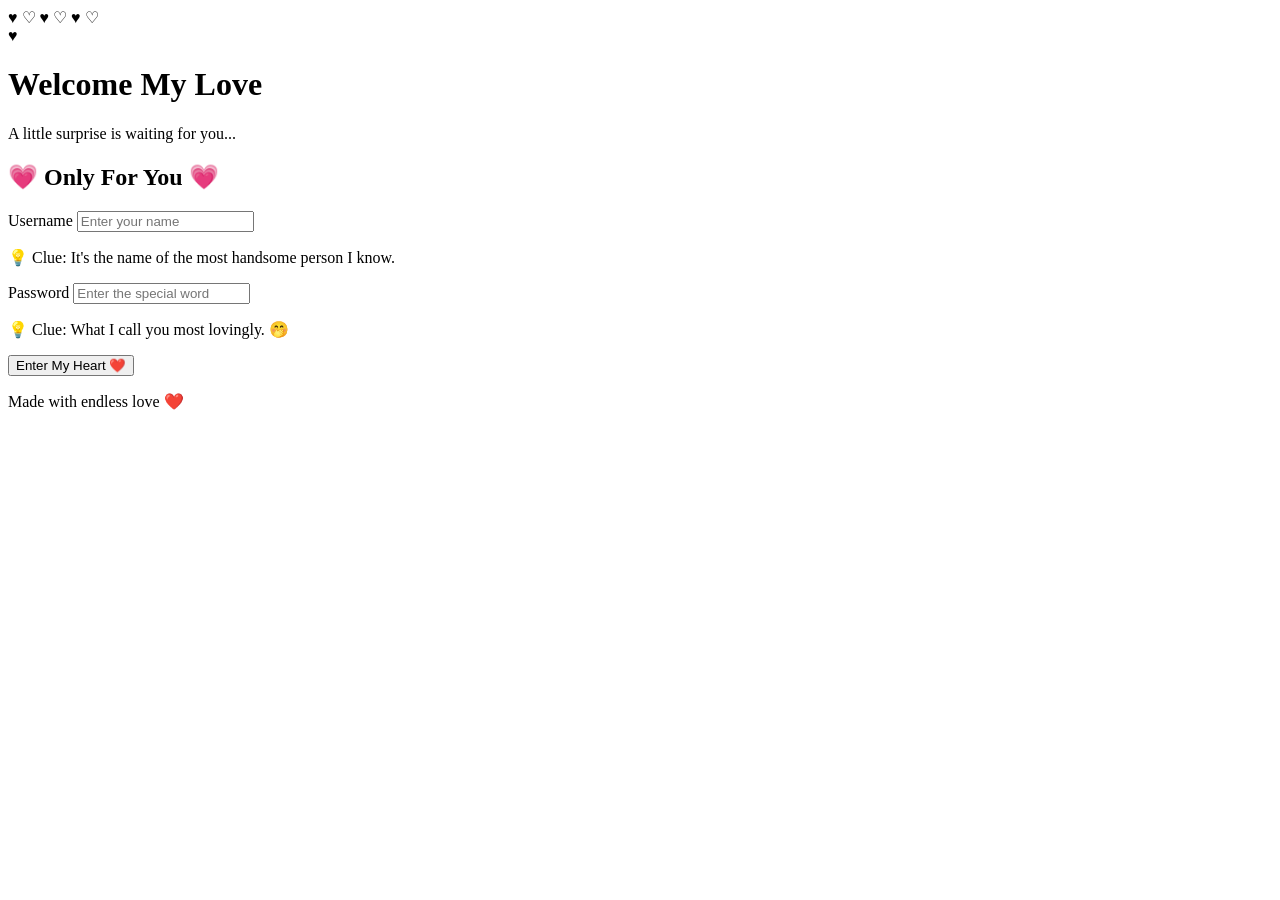
==== index.html @ 549d8782 "Add files via upload" ====
<!DOCTYPE html>
<html lang="en">
<head>
    <meta charset="UTF-8">
    <meta name="viewport" content="width=device-width, initial-scale=1.0">
    <title>For My Love ❤️</title>
    <link rel="stylesheet" href="css/style.css">
</head>

<body class="login-page">

    <div class="floating-hearts">
        <span>♥</span>
        <span>♡</span>
        <span>♥</span>
        <span>♡</span>
        <span>♥</span>
        <span>♡</span>
    </div>

    <main class="login-container">

        <div class="heart-icon" title="Click me for love ❤️">♥</div>

        <h1>Welcome My Love</h1>

        <p class="subtitle">
            A little surprise is waiting for you...
        </p>

        <div class="login-card">

            <h2>💗 Only For You 💗</h2>

            <form id="loginForm">

                <label for="username">Username</label>
                <input
                    type="text"
                    id="username"
                    placeholder="Enter your name"
                    autocomplete="username"
                    required
                >

                <p class="clue">
                    💡 Clue: It's the name of the most handsome person I know.
                </p>

                <label for="password">Password</label>
                <input
                    type="password"
                    id="password"
                    placeholder="Enter the special word"
                    autocomplete="current-password"
                    required
                >

                <p class="clue">
                    💡 Clue: What I call you most lovingly. 🤭
                </p>

                <button type="submit" class="pink-button">
                    Enter My Heart ❤️
                </button>

                <p id="loginMessage" class="error-message"></p>

            </form>

        </div>

        <p class="bottom-text">
            Made with endless love ❤️
        </p>

    </main>

    <script src="js/script.js"></script>

</body>
</html>
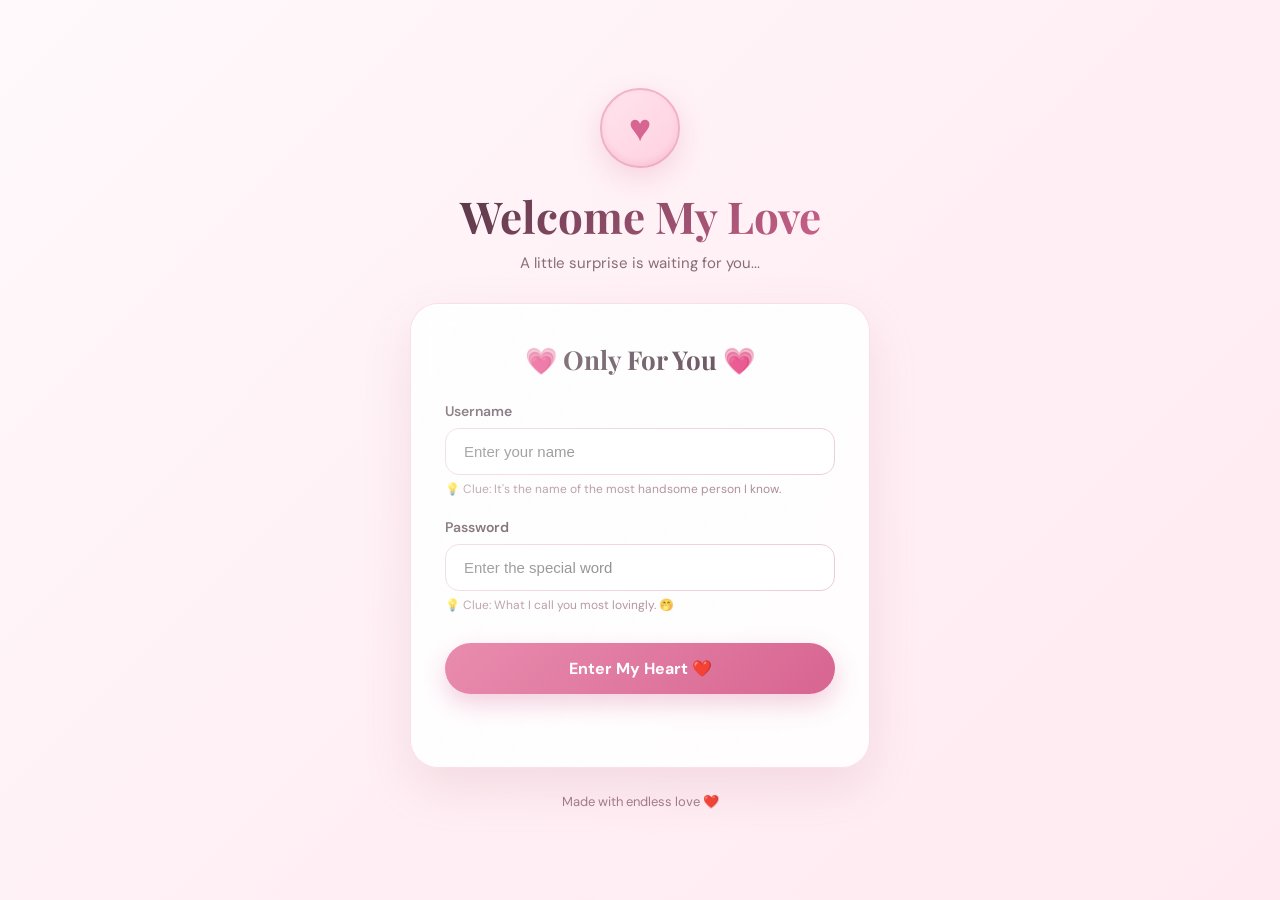
==== commit d9118486: "Update index.html" ====
--- a/index.html
+++ b/index.html
@@ -4,7 +4,7 @@
     <meta charset="UTF-8">
     <meta name="viewport" content="width=device-width, initial-scale=1.0">
     <title>For My Love ❤️</title>
-    <link rel="stylesheet" href="css/style.css">
+    <link rel="stylesheet" href="style.css">
 </head>
 
 <body class="login-page">
--- a/style.css
+++ b/style.css
@@ -0,0 +1,1659 @@
+@import url('https://fonts.googleapis.com/css2?family=Caveat:wght@600;700&family=DM+Sans:ital,wght@0,400;0,500;0,600;0,700;1,400&family=Playfair+Display:ital,wght@0,500;0,600;0,700;1,600&display=swap');
+
+* {
+    margin: 0;
+    padding: 0;
+    box-sizing: border-box;
+}
+
+:root {
+    --pink: #e98cae;
+    --dark-pink: #d76591;
+    --deep-rose: #b83d6a;
+    --light-pink: #fff0f5;
+    --soft-pink: #ffe4ed;
+    --very-light: #fff9fb;
+    --gold: #d4af37;
+    --gold-light: #fef4cf;
+    --text: #4a3440;
+    --muted: #876d78;
+    --white: #ffffff;
+    --card-shadow: 0 15px 45px rgba(180, 90, 120, 0.12);
+    --card-hover-shadow: 0 25px 60px rgba(180, 90, 120, 0.22);
+}
+
+html {
+    scroll-behavior: smooth;
+}
+
+body {
+    min-height: 100vh;
+    background: linear-gradient(135deg, #fff9fb 0%, #fff0f5 50%, #ffeaf1 100%);
+    color: var(--text);
+    font-family: "DM Sans", sans-serif;
+    overflow-x: hidden;
+    position: relative;
+}
+
+h1, h2, h3 {
+    font-family: "Playfair Display", serif;
+}
+
+button {
+    font-family: inherit;
+    user-select: none;
+    -webkit-tap-highlight-color: transparent;
+}
+
+/* ============================================================
+   AMBIENT CANVAS & BACKGROUND PARTICLES
+============================================================ */
+
+.ambient-canvas {
+    position: fixed;
+    top: 0;
+    left: 0;
+    width: 100vw;
+    height: 100vh;
+    pointer-events: none;
+    z-index: 0;
+}
+
+/* Fallback / Extra floating hearts */
+.floating-hearts {
+    position: fixed;
+    top: 0;
+    left: 0;
+    width: 100%;
+    height: 100%;
+    pointer-events: none;
+    z-index: 0;
+    overflow: hidden;
+}
+
+.floating-hearts span {
+    position: fixed;
+    bottom: -30px;
+    color: #f1a8c1;
+    font-size: 25px;
+    opacity: 0.35;
+    animation: floatHeart 12s cubic-bezier(0.4, 0, 0.2, 1) infinite;
+    z-index: 0;
+    filter: drop-shadow(0 2px 5px rgba(215, 101, 145, 0.2));
+}
+
+.floating-hearts span:nth-child(1) { left: 8%; animation-delay: 0s; font-size: 28px; }
+.floating-hearts span:nth-child(2) { left: 24%; animation-delay: 2.5s; font-size: 22px; }
+.floating-hearts span:nth-child(3) { left: 45%; animation-delay: 5s; font-size: 32px; }
+.floating-hearts span:nth-child(4) { left: 63%; animation-delay: 1.2s; font-size: 20px; }
+.floating-hearts span:nth-child(5) { left: 79%; animation-delay: 3.8s; font-size: 26px; }
+.floating-hearts span:nth-child(6) { left: 91%; animation-delay: 6s; font-size: 24px; }
+
+@keyframes floatHeart {
+    0% {
+        transform: translateY(0) rotate(0deg) scale(0.8);
+        opacity: 0;
+    }
+    15% {
+        opacity: 0.45;
+    }
+    50% {
+        transform: translateY(-55vh) rotate(180deg) scale(1.1);
+        opacity: 0.35;
+    }
+    85% {
+        opacity: 0.25;
+    }
+    100% {
+        transform: translateY(-115vh) rotate(360deg) scale(0.9);
+        opacity: 0;
+    }
+}
+
+/* Mouse Sparkle Trail Particle */
+.cursor-sparkle {
+    position: fixed;
+    pointer-events: none;
+    z-index: 99999;
+    border-radius: 50%;
+    transform: translate(-50%, -50%);
+    animation: sparkleFade 0.75s ease-out forwards;
+}
+
+@keyframes sparkleFade {
+    0% {
+        transform: translate(-50%, -50%) scale(1) rotate(0deg);
+        opacity: 1;
+    }
+    100% {
+        transform: translate(-50%, -80%) scale(0.2) rotate(180deg);
+        opacity: 0;
+    }
+}
+
+/* ============================================================
+   TOP SOUND & MUSIC CONTROLLER PILL
+============================================================ */
+
+.sound-toggle-pill {
+    position: fixed;
+    top: 18px;
+    right: 18px;
+    z-index: 1000;
+    display: inline-flex;
+    align-items: center;
+    gap: 8px;
+    padding: 8px 16px;
+    background: rgba(255, 255, 255, 0.85);
+    backdrop-filter: blur(12px);
+    -webkit-backdrop-filter: blur(12px);
+    border: 1px solid rgba(233, 140, 174, 0.4);
+    border-radius: 50px;
+    box-shadow: 0 4px 15px rgba(215, 101, 145, 0.15);
+    font-size: 13px;
+    font-weight: 600;
+    color: var(--dark-pink);
+    cursor: pointer;
+    transition: all 0.3s cubic-bezier(0.175, 0.885, 0.32, 1.275);
+}
+
+.sound-toggle-pill:hover {
+    transform: scale(1.06) translateY(-2px);
+    box-shadow: 0 6px 20px rgba(215, 101, 145, 0.25);
+    background: #ffffff;
+}
+
+.sound-toggle-pill:active {
+    transform: scale(0.96);
+}
+
+.sound-toggle-pill .sound-wave-icon {
+    display: inline-flex;
+    gap: 2px;
+    align-items: center;
+    height: 14px;
+}
+
+.sound-wave-icon span {
+    width: 2.5px;
+    height: 6px;
+    background: var(--dark-pink);
+    border-radius: 2px;
+    transition: height 0.2s ease;
+}
+
+.sound-toggle-pill.playing .sound-wave-icon span:nth-child(1) {
+    animation: eqBounce 0.7s ease infinite alternate;
+}
+.sound-toggle-pill.playing .sound-wave-icon span:nth-child(2) {
+    animation: eqBounce 0.5s ease infinite alternate 0.2s;
+}
+.sound-toggle-pill.playing .sound-wave-icon span:nth-child(3) {
+    animation: eqBounce 0.8s ease infinite alternate 0.4s;
+}
+
+.sound-toggle-pill.waiting-gesture {
+    animation: gentlePillPulse 2.2s infinite ease-in-out;
+    border-color: var(--dark-pink);
+    background: #ffffff;
+    box-shadow: 0 4px 20px rgba(215, 101, 145, 0.35);
+}
+
+@keyframes gentlePillPulse {
+    0%, 100% {
+        transform: scale(1);
+    }
+    50% {
+        transform: scale(1.06);
+        box-shadow: 0 6px 25px rgba(215, 101, 145, 0.45);
+    }
+}
+
+@keyframes eqBounce {
+    0% { height: 4px; }
+    100% { height: 14px; }
+}
+
+/* ============================================================
+   LOGIN PAGE
+============================================================ */
+
+.login-page {
+    display: flex;
+    align-items: center;
+    justify-content: center;
+    min-height: 100vh;
+    padding: 25px;
+    position: relative;
+}
+
+.login-container {
+    width: 100%;
+    max-width: 460px;
+    text-align: center;
+    position: relative;
+    z-index: 2;
+    animation: pageEntrance 0.9s cubic-bezier(0.16, 1, 0.3, 1) forwards;
+}
+
+@keyframes pageEntrance {
+    0% {
+        opacity: 0;
+        transform: translateY(30px) scale(0.96);
+    }
+    100% {
+        opacity: 1;
+        transform: translateY(0) scale(1);
+    }
+}
+
+.heart-icon {
+    width: 76px;
+    height: 76px;
+    background: linear-gradient(135deg, #ffe4ed, #ffd1e0);
+    color: var(--dark-pink);
+    border-radius: 50%;
+    display: flex;
+    align-items: center;
+    justify-content: center;
+    margin: 0 auto 20px;
+    font-size: 38px;
+    box-shadow: 0 10px 30px rgba(215, 101, 145, 0.25), inset 0 -3px 6px rgba(215, 101, 145, 0.15);
+    animation: heartBeat 2s infinite ease-in-out;
+    position: relative;
+    cursor: pointer;
+    transition: transform 0.25s ease;
+}
+
+.heart-icon::after {
+    content: "";
+    position: absolute;
+    width: 100%;
+    height: 100%;
+    border-radius: 50%;
+    border: 2px solid var(--pink);
+    opacity: 0.6;
+    animation: pulseRing 2s cubic-bezier(0.215, 0.61, 0.355, 1) infinite;
+}
+
+@keyframes heartBeat {
+    0%, 100% {
+        transform: scale(1);
+    }
+    14% {
+        transform: scale(1.15);
+    }
+    28% {
+        transform: scale(1);
+    }
+    42% {
+        transform: scale(1.1);
+    }
+    70% {
+        transform: scale(1);
+    }
+}
+
+@keyframes pulseRing {
+    0% {
+        transform: scale(0.95);
+        opacity: 0.8;
+    }
+    100% {
+        transform: scale(1.6);
+        opacity: 0;
+    }
+}
+
+.login-container h1 {
+    font-size: clamp(34px, 6vw, 44px);
+    margin-bottom: 8px;
+    background: linear-gradient(135deg, #4a3440, #d76591);
+    -webkit-background-clip: text;
+    -webkit-text-fill-color: transparent;
+}
+
+.subtitle {
+    color: var(--muted);
+    margin-bottom: 30px;
+    font-size: 15px;
+}
+
+.login-card {
+    background: rgba(255, 255, 255, 0.88);
+    backdrop-filter: blur(14px);
+    -webkit-backdrop-filter: blur(14px);
+    padding: 38px 34px;
+    border-radius: 28px;
+    box-shadow: 0 20px 50px rgba(180, 90, 120, 0.14), 0 1px 2px rgba(255, 255, 255, 0.8) inset;
+    text-align: left;
+    border: 1px solid rgba(249, 220, 231, 0.9);
+    transition: transform 0.3s ease, box-shadow 0.3s ease;
+    position: relative;
+    overflow: hidden;
+}
+
+.login-card::before {
+    content: "";
+    position: absolute;
+    top: 0;
+    left: -100%;
+    width: 200%;
+    height: 100%;
+    background: linear-gradient(
+        90deg,
+        transparent,
+        rgba(255, 255, 255, 0.4),
+        transparent
+    );
+    transform: skewX(-20deg);
+    animation: shimmerGlance 6s infinite ease-in-out;
+    pointer-events: none;
+}
+
+@keyframes shimmerGlance {
+    0%, 70% {
+        left: -100%;
+    }
+    100% {
+        left: 200%;
+    }
+}
+
+.login-card h2 {
+    text-align: center;
+    margin-bottom: 25px;
+    font-size: 26px;
+    color: var(--text);
+}
+
+.login-card label {
+    display: block;
+    font-weight: 600;
+    margin-bottom: 8px;
+    font-size: 14px;
+    color: var(--text);
+}
+
+.login-card input {
+    width: 100%;
+    padding: 14px 18px;
+    border-radius: 14px;
+    border: 1.5px solid #edcbd7;
+    outline: none;
+    font-size: 15px;
+    margin-bottom: 6px;
+    color: var(--text);
+    background: #ffffff;
+    transition: all 0.25s ease;
+}
+
+.login-card input:focus {
+    border-color: var(--pink);
+    box-shadow: 0 0 0 4px rgba(233, 140, 174, 0.2);
+    transform: translateY(-1px);
+}
+
+.login-card.shake {
+    animation: cardShake 0.55s cubic-bezier(0.36, 0.07, 0.19, 0.97) both;
+}
+
+@keyframes cardShake {
+    10%, 90% { transform: translate3d(-2px, 0, 0) rotate(-0.5deg); }
+    20%, 80% { transform: translate3d(4px, 0, 0) rotate(0.8deg); }
+    30%, 50%, 70% { transform: translate3d(-6px, 0, 0) rotate(-1deg); }
+    40%, 60% { transform: translate3d(6px, 0, 0) rotate(1deg); }
+}
+
+.clue {
+    color: #a17d8a;
+    font-size: 12px;
+    margin-bottom: 20px;
+    display: flex;
+    align-items: center;
+    gap: 6px;
+    line-height: 1.4;
+    transition: color 0.2s ease;
+}
+
+.pink-button {
+    border: none;
+    background: linear-gradient(135deg, #e98cae 0%, #d76591 100%);
+    color: white;
+    padding: 15px 30px;
+    border-radius: 50px;
+    font-size: 16px;
+    font-weight: 700;
+    cursor: pointer;
+    transition: all 0.3s cubic-bezier(0.175, 0.885, 0.32, 1.275);
+    box-shadow: 0 10px 24px rgba(215, 101, 145, 0.3);
+    position: relative;
+    overflow: hidden;
+    display: inline-flex;
+    align-items: center;
+    justify-content: center;
+    gap: 8px;
+}
+
+.pink-button::before {
+    content: "";
+    position: absolute;
+    top: 0;
+    left: 0;
+    width: 100%;
+    height: 100%;
+    background: linear-gradient(rgba(255, 255, 255, 0.2), transparent);
+    opacity: 0;
+    transition: opacity 0.2s ease;
+}
+
+.pink-button:hover {
+    transform: translateY(-3px) scale(1.02);
+    box-shadow: 0 14px 30px rgba(215, 101, 145, 0.4);
+}
+
+.pink-button:hover::before {
+    opacity: 1;
+}
+
+.pink-button:active {
+    transform: translateY(1px) scale(0.98);
+}
+
+.login-card .pink-button {
+    width: 100%;
+    margin-top: 10px;
+}
+
+.error-message {
+    text-align: center;
+    color: #d76591;
+    font-size: 14px;
+    margin-top: 15px;
+    min-height: 20px;
+    font-weight: 500;
+    transition: all 0.3s ease;
+}
+
+.bottom-text {
+    margin-top: 25px;
+    color: #a17d8a;
+    font-size: 13px;
+    display: flex;
+    align-items: center;
+    justify-content: center;
+    gap: 6px;
+}
+
+/* ============================================================
+   COMMON PAGE CONTAINERS & HERO
+============================================================ */
+
+.birthday-container,
+.proposal-container {
+    width: 100%;
+    max-width: 860px;
+    margin: auto;
+    padding: 70px 20px 90px;
+    position: relative;
+    z-index: 1;
+}
+
+.hero-section,
+.proposal-hero {
+    text-align: center;
+    margin-bottom: 50px;
+    animation: fadeSlideDown 1s cubic-bezier(0.16, 1, 0.3, 1) forwards;
+}
+
+@keyframes fadeSlideDown {
+    0% {
+        opacity: 0;
+        transform: translateY(-25px);
+    }
+    100% {
+        opacity: 1;
+        transform: translateY(0);
+    }
+}
+
+.small-label {
+    display: inline-block;
+    color: var(--dark-pink);
+    letter-spacing: 3px;
+    font-size: 12px;
+    font-weight: 700;
+    margin-bottom: 16px;
+    padding: 6px 16px;
+    background: rgba(255, 228, 237, 0.7);
+    border-radius: 50px;
+    box-shadow: 0 2px 10px rgba(215, 101, 145, 0.1);
+    animation: softPulse 3s infinite ease-in-out;
+}
+
+@keyframes softPulse {
+    0%, 100% { transform: scale(1); }
+    50% { transform: scale(1.04); }
+}
+
+.hero-section h1,
+.proposal-hero h1 {
+    font-size: clamp(38px, 6.5vw, 64px);
+    line-height: 1.18;
+    margin-bottom: 20px;
+    color: var(--text);
+}
+
+.hero-section h1 span,
+.proposal-hero h1 span {
+    color: var(--dark-pink);
+    position: relative;
+    display: inline-block;
+}
+
+.hero-section h1 span::after {
+    content: "";
+    position: absolute;
+    bottom: 2px;
+    left: 0;
+    width: 100%;
+    height: 8px;
+    background: rgba(233, 140, 174, 0.35);
+    border-radius: 4px;
+    z-index: -1;
+    transform: rotate(-1deg);
+}
+
+.hero-section p,
+.proposal-hero p {
+    max-width: 620px;
+    margin: auto;
+    color: var(--muted);
+    line-height: 1.85;
+    font-size: 17px;
+}
+
+/* ============================================================
+   CARDS & SCROLL REVEAL
+============================================================ */
+
+.photo-card,
+.message-card,
+.love-card,
+.music-card,
+.quote-card,
+.proposal-card,
+.verse-card,
+.cake-card {
+    background: rgba(255, 255, 255, 0.92);
+    backdrop-filter: blur(16px);
+    -webkit-backdrop-filter: blur(16px);
+    border: 1px solid rgba(248, 220, 230, 0.9);
+    border-radius: 28px;
+    padding: 40px;
+    margin-bottom: 32px;
+    box-shadow: var(--card-shadow);
+    transition: transform 0.4s cubic-bezier(0.16, 1, 0.3, 1), box-shadow 0.4s ease;
+    position: relative;
+}
+
+.photo-card:hover,
+.message-card:hover,
+.love-card:hover,
+.music-card:hover,
+.quote-card:hover,
+.proposal-card:hover,
+.verse-card:hover,
+.cake-card:hover {
+    transform: translateY(-5px);
+    box-shadow: var(--card-hover-shadow);
+}
+
+/* Scroll reveal trigger classes */
+.reveal-on-scroll {
+    opacity: 0;
+    transform: translateY(35px);
+    transition: opacity 0.85s cubic-bezier(0.16, 1, 0.3, 1), transform 0.85s cubic-bezier(0.16, 1, 0.3, 1);
+}
+
+.reveal-on-scroll.is-revealed {
+    opacity: 1;
+    transform: translateY(0);
+}
+
+.section-title {
+    text-align: center;
+    font-family: "Playfair Display", serif;
+    font-size: 26px;
+    margin-bottom: 25px;
+    color: var(--text);
+}
+
+/* ============================================================
+   POLAROID PHOTO FRAME WITH 3D TILT
+============================================================ */
+
+.photo-frame-wrapper {
+    perspective: 1000px;
+    display: flex;
+    justify-content: center;
+    margin: 15px auto 20px;
+}
+
+.photo-frame {
+    width: 290px;
+    height: 360px;
+    border-radius: 20px;
+    overflow: hidden;
+    background: var(--soft-pink);
+    border: 10px solid #ffffff;
+    box-shadow: 0 15px 35px rgba(180, 90, 120, 0.22);
+    position: relative;
+    transition: transform 0.3s ease, box-shadow 0.3s ease;
+    transform-style: preserve-3d;
+    cursor: pointer;
+}
+
+.photo-frame::before {
+    content: "📌";
+    position: absolute;
+    top: -18px;
+    left: 50%;
+    transform: translateX(-50%);
+    font-size: 24px;
+    z-index: 10;
+    filter: drop-shadow(0 4px 6px rgba(0,0,0,0.25));
+}
+
+.photo-frame img {
+    width: 100%;
+    height: 100%;
+    object-fit: cover;
+    display: block;
+    transition: transform 0.5s ease;
+}
+
+.photo-frame:hover img {
+    transform: scale(1.05);
+}
+
+/* Elegant Fallback for 0-byte or broken nelson.jpg */
+.photo-fallback {
+    width: 100%;
+    height: 100%;
+    display: flex;
+    flex-direction: column;
+    align-items: center;
+    justify-content: center;
+    background: linear-gradient(135deg, #ffe4ed, #fff0f5);
+    padding: 25px;
+    text-align: center;
+    color: var(--dark-pink);
+}
+
+.photo-fallback-icon {
+    font-size: 55px;
+    margin-bottom: 12px;
+    animation: heartBeat 2.2s infinite ease-in-out;
+}
+
+.photo-fallback-title {
+    font-family: "Playfair Display", serif;
+    font-size: 20px;
+    font-weight: 700;
+    margin-bottom: 6px;
+    color: var(--text);
+}
+
+.photo-fallback-hint {
+    font-size: 12px;
+    color: var(--muted);
+    line-height: 1.5;
+}
+
+.photo-note,
+.music-note {
+    text-align: center;
+    color: var(--muted);
+    font-size: 13px;
+    margin-top: 15px;
+}
+
+.bible-verse-box {
+    margin-top: 20px;
+    padding: 16px 20px;
+    background: linear-gradient(135deg, #fff0f5, #fce4ec);
+    border-left: 4px solid var(--primary);
+    border-radius: 12px;
+    text-align: center;
+}
+
+.bible-verse-text {
+    font-size: 15px;
+    color: #5a3a4a;
+    font-style: italic;
+    line-height: 1.7;
+    margin: 0 0 8px;
+}
+
+.bible-verse-ref {
+    font-size: 13px;
+    font-weight: 700;
+    color: var(--primary);
+    margin: 0;
+}
+
+/* ============================================================
+   INTERACTIVE BIRTHDAY CAKE & CANDLE WIDGET
+============================================================ */
+
+.cake-section {
+    text-align: center;
+    display: flex;
+    flex-direction: column;
+    align-items: center;
+}
+
+.cake-display-container {
+    display: flex;
+    flex-direction: column;
+    align-items: center;
+    justify-content: center;
+    width: 100%;
+    margin: 20px auto;
+    position: relative;
+}
+
+.interactive-cake {
+    position: relative;
+    width: 160px;
+    height: 140px;
+    margin: 30px auto 10px;
+    cursor: pointer;
+    transform: scale(1);
+    transition: transform 0.25s cubic-bezier(0.175, 0.885, 0.32, 1.275);
+}
+
+.interactive-cake:hover {
+    transform: scale(1.06);
+}
+
+/* Candle on top of cake */
+.cake-candle {
+    position: absolute;
+    top: -24px;
+    left: 50%;
+    transform: translateX(-50%);
+    width: 10px;
+    height: 30px;
+    background: linear-gradient(180deg, #ff9eba 0%, #ffffff 50%, #e98cae 100%);
+    border-radius: 4px;
+    z-index: 5;
+    box-shadow: 0 2px 5px rgba(0,0,0,0.1);
+}
+
+/* Animated Candle Flame */
+.cake-flame {
+    position: absolute;
+    top: -18px;
+    left: 50%;
+    transform: translateX(-50%);
+    width: 14px;
+    height: 22px;
+    background: radial-gradient(ellipse at bottom, #fff 0%, #ffe45c 40%, #ff5722 80%, transparent 100%);
+    border-radius: 50% 50% 35% 35%;
+    box-shadow: 0 0 15px #ffb300, 0 0 25px rgba(255, 87, 34, 0.5);
+    animation: flameFlicker 0.9s infinite alternate ease-in-out;
+    transform-origin: bottom center;
+    transition: opacity 0.3s ease, transform 0.3s ease;
+}
+
+@keyframes flameFlicker {
+    0% {
+        transform: translateX(-50%) rotate(-3deg) scaleY(1);
+        filter: drop-shadow(0 0 6px rgba(255, 179, 0, 0.8));
+    }
+    50% {
+        transform: translateX(-50%) rotate(2deg) scaleY(1.08);
+    }
+    100% {
+        transform: translateX(-50%) rotate(-1deg) scaleY(0.94);
+        filter: drop-shadow(0 0 12px rgba(255, 179, 0, 1));
+    }
+}
+
+/* When candle is blown out */
+.cake-flame.extinguished {
+    opacity: 0;
+    transform: translateX(-50%) scale(0.1) translateY(-10px);
+    pointer-events: none;
+}
+
+/* Smoke puff */
+.cake-smoke {
+    position: absolute;
+    top: -24px;
+    left: 50%;
+    transform: translateX(-50%);
+    width: 10px;
+    height: 10px;
+    background: rgba(180, 180, 180, 0.6);
+    border-radius: 50%;
+    opacity: 0;
+    pointer-events: none;
+}
+
+.cake-flame.extinguished + .cake-smoke {
+    animation: smokePuff 1.2s ease-out forwards;
+}
+
+@keyframes smokePuff {
+    0% {
+        opacity: 0.8;
+        transform: translateX(-50%) scale(0.6) translateY(0);
+        filter: blur(1px);
+    }
+    100% {
+        opacity: 0;
+        transform: translateX(-35%) scale(3.5) translateY(-35px);
+        filter: blur(6px);
+    }
+}
+
+/* Cake Tiers */
+.cake-tier-top {
+    position: absolute;
+    top: 6px;
+    left: 50%;
+    transform: translateX(-50%);
+    width: 90px;
+    height: 40px;
+    background: linear-gradient(180deg, #ffbccc 0%, #f79cb6 100%);
+    border-radius: 12px 12px 6px 6px;
+    box-shadow: inset 0 -4px 0 rgba(0,0,0,0.06);
+}
+
+.cake-frosting {
+    position: absolute;
+    top: 0;
+    left: 0;
+    width: 100%;
+    height: 14px;
+    background: #ffffff;
+    border-radius: 12px 12px 10px 10px;
+    box-shadow: 0 3px 0 rgba(233, 140, 174, 0.25);
+}
+
+.cake-tier-bottom {
+    position: absolute;
+    top: 44px;
+    left: 50%;
+    transform: translateX(-50%);
+    width: 140px;
+    height: 55px;
+    background: linear-gradient(180deg, #f79cb6 0%, #e98cae 100%);
+    border-radius: 14px 14px 8px 8px;
+    box-shadow: inset 0 -6px 0 rgba(0,0,0,0.06);
+}
+
+.cake-tier-bottom .cake-frosting {
+    height: 16px;
+    border-radius: 14px 14px 12px 12px;
+}
+
+.cake-plate {
+    position: absolute;
+    bottom: 25px;
+    left: 50%;
+    transform: translateX(-50%);
+    width: 168px;
+    height: 12px;
+    background: linear-gradient(180deg, #ffffff 0%, #e0d0d8 100%);
+    border-radius: 20px;
+    box-shadow: 0 6px 14px rgba(180, 90, 120, 0.2);
+}
+
+.wish-badge {
+    margin-top: 15px;
+    padding: 12px 24px;
+    background: linear-gradient(135deg, #fff0f5, #ffe4ed);
+    border: 1px dashed var(--pink);
+    border-radius: 50px;
+    display: inline-flex;
+    align-items: center;
+    gap: 8px;
+    font-size: 14px;
+    font-weight: 600;
+    color: var(--dark-pink);
+    opacity: 0;
+    transform: translateY(10px) scale(0.95);
+    transition: all 0.5s cubic-bezier(0.175, 0.885, 0.32, 1.275);
+}
+
+.wish-badge.show {
+    opacity: 1;
+    transform: translateY(0) scale(1);
+    box-shadow: 0 8px 20px rgba(215, 101, 145, 0.2);
+}
+
+/* ============================================================
+   MESSAGE & LOVE CARDS
+============================================================ */
+
+.card-icon,
+.music-icon {
+    width: 58px;
+    height: 58px;
+    display: flex;
+    align-items: center;
+    justify-content: center;
+    background: linear-gradient(135deg, var(--soft-pink), #ffd1e0);
+    border-radius: 50%;
+    margin-bottom: 22px;
+    font-size: 26px;
+    box-shadow: 0 8px 20px rgba(215, 101, 145, 0.16);
+    transition: transform 0.3s ease;
+}
+
+.photo-card:hover .card-icon,
+.message-card:hover .card-icon,
+.love-card:hover .card-icon,
+.music-card:hover .music-icon {
+    transform: rotate(10deg) scale(1.1);
+}
+
+.message-card h2,
+.love-card h2,
+.music-card h2,
+.cake-card h2 {
+    font-size: clamp(24px, 4vw, 32px);
+    margin-bottom: 20px;
+    color: var(--text);
+}
+
+.message-card p,
+.love-card p,
+.proposal-card p {
+    color: var(--muted);
+    line-height: 1.9;
+    margin-bottom: 16px;
+    font-size: 16px;
+}
+
+.highlight-text {
+    color: var(--dark-pink) !important;
+    font-family: "Playfair Display", serif;
+    font-size: clamp(22px, 3.5vw, 26px);
+    text-align: center;
+    margin-top: 28px;
+    position: relative;
+    padding: 16px 20px;
+    background: rgba(255, 240, 245, 0.7);
+    border-radius: 16px;
+    border-left: 4px solid var(--dark-pink);
+    animation: highlightGlow 3s infinite alternate;
+}
+
+@keyframes highlightGlow {
+    0% {
+        box-shadow: 0 4px 15px rgba(215, 101, 145, 0.08);
+    }
+    100% {
+        box-shadow: 0 8px 25px rgba(215, 101, 145, 0.22);
+    }
+}
+
+/* ============================================================
+   MUSIC CARD & ROMANTIC SYNTHESIZER
+============================================================ */
+
+.music-card {
+    text-align: center;
+}
+
+.music-card .music-icon {
+    margin-left: auto;
+    margin-right: auto;
+}
+
+.music-visualizer {
+    display: flex;
+    justify-content: center;
+    align-items: flex-end;
+    gap: 4px;
+    height: 35px;
+    margin: 15px auto;
+}
+
+.music-bar {
+    width: 4px;
+    height: 6px;
+    background: linear-gradient(180deg, var(--dark-pink), var(--pink));
+    border-radius: 4px;
+    transition: height 0.15s ease;
+}
+
+.music-card.playing .music-bar:nth-child(odd) {
+    animation: barDance 0.6s ease infinite alternate;
+}
+.music-card.playing .music-bar:nth-child(even) {
+    animation: barDance 0.8s ease infinite alternate 0.2s;
+}
+
+@keyframes barDance {
+    0% { height: 6px; }
+    100% { height: 32px; }
+}
+
+.music-card audio {
+    width: 100%;
+    max-width: 480px;
+    margin-top: 15px;
+    outline: none;
+    border-radius: 30px;
+}
+
+/* Romantic Melody Player Button (works even if mp3 is 0 bytes) */
+.melody-play-button {
+    margin-top: 15px;
+    background: linear-gradient(135deg, #ffd1e0, #ffb8cf);
+    color: var(--deep-rose);
+    border: none;
+    padding: 12px 24px;
+    border-radius: 50px;
+    font-size: 14px;
+    font-weight: 700;
+    cursor: pointer;
+    box-shadow: 0 6px 18px rgba(215, 101, 145, 0.2);
+    transition: all 0.25s ease;
+    display: inline-flex;
+    align-items: center;
+    gap: 8px;
+}
+
+.melody-play-button:hover {
+    transform: translateY(-2px) scale(1.03);
+    background: linear-gradient(135deg, #ffb8cf, #f19eb8);
+    box-shadow: 0 8px 24px rgba(215, 101, 145, 0.3);
+}
+
+/* ============================================================
+   SURPRISE SECTION (ON BIRTHDAY PAGE)
+============================================================ */
+
+.surprise-section {
+    text-align: center;
+    padding: 60px 20px;
+}
+
+.sparkle {
+    font-size: 40px;
+    margin-bottom: 12px;
+    display: inline-block;
+    animation: sparkleSpin 4s infinite ease-in-out;
+}
+
+@keyframes sparkleSpin {
+    0% { transform: scale(0.9) rotate(0deg); }
+    50% { transform: scale(1.2) rotate(15deg); }
+    100% { transform: scale(0.9) rotate(0deg); }
+}
+
+.surprise-section h2 {
+    font-size: clamp(28px, 4.5vw, 38px);
+    margin-bottom: 12px;
+}
+
+.surprise-section p {
+    color: var(--muted);
+    margin-bottom: 28px;
+    font-size: 17px;
+}
+
+.big-button {
+    padding: 18px 38px;
+    font-size: 17px;
+    letter-spacing: 0.5px;
+}
+
+/* ============================================================
+   SURPRISE PAGE & RUNAWAY NO BUTTON
+============================================================ */
+
+.surprise-container {
+    min-height: 100vh;
+    display: flex;
+    align-items: center;
+    justify-content: center;
+    padding: 40px 20px;
+    position: relative;
+    z-index: 2;
+}
+
+.surprise-card {
+    background: rgba(255, 255, 255, 0.94);
+    backdrop-filter: blur(16px);
+    -webkit-backdrop-filter: blur(16px);
+    width: 100%;
+    max-width: 680px;
+    text-align: center;
+    padding: 50px 35px;
+    border-radius: 34px;
+    box-shadow: 0 25px 70px rgba(180, 90, 120, 0.16);
+    border: 1px solid rgba(247, 220, 230, 0.95);
+    animation: pageEntrance 0.8s cubic-bezier(0.16, 1, 0.3, 1) forwards;
+}
+
+.surprise-card h1 {
+    font-size: clamp(32px, 5.5vw, 44px);
+    margin-bottom: 25px;
+    color: var(--text);
+}
+
+/* Cute Chibi Girl Doll Container */
+.doll-container {
+    width: 180px;
+    height: 180px;
+    margin: 0 auto 20px;
+    background: linear-gradient(135deg, #ffe4ed, #ffd6e5);
+    border-radius: 50%;
+    display: flex;
+    align-items: center;
+    justify-content: center;
+    overflow: hidden;
+    position: relative;
+    box-shadow: 0 12px 30px rgba(215, 101, 145, 0.2), inset 0 -4px 8px rgba(215, 101, 145, 0.15);
+    animation: dollBob 3.5s infinite ease-in-out;
+}
+
+@keyframes dollBob {
+    0%, 100% {
+        transform: translateY(0) rotate(0deg);
+    }
+    50% {
+        transform: translateY(-8px) rotate(2deg);
+    }
+}
+
+.doll-container img {
+    width: 100%;
+    height: 100%;
+    object-fit: contain;
+}
+
+/* Fallback SVG doll styling */
+.doll-fallback-svg {
+    width: 130px;
+    height: 130px;
+}
+
+.surprise-card h2 {
+    margin-top: 15px;
+    font-size: clamp(26px, 4vw, 32px);
+    color: var(--text);
+}
+
+.cute-text {
+    color: var(--muted);
+    line-height: 1.85;
+    margin: 15px auto 30px;
+    max-width: 520px;
+    font-size: 16px;
+}
+
+.question-box {
+    background: linear-gradient(135deg, #fff9fb, #fff0f5);
+    border-radius: 28px;
+    padding: 35px 25px;
+    border: 1px solid rgba(248, 220, 230, 0.9);
+    box-shadow: 0 10px 30px rgba(215, 101, 145, 0.08);
+}
+
+.question-box h2 {
+    margin-top: 0;
+    color: var(--dark-pink);
+    font-size: clamp(24px, 4.5vw, 34px);
+}
+
+.question-box p {
+    color: var(--muted);
+    margin: 10px 0 25px;
+    font-size: 15px;
+}
+
+.answer-buttons {
+    display: flex;
+    justify-content: center;
+    align-items: center;
+    gap: 20px;
+    position: relative;
+    min-height: 80px;
+}
+
+.yes-button,
+.no-button {
+    border: none;
+    padding: 16px 36px;
+    border-radius: 50px;
+    font-weight: 700;
+    font-size: 17px;
+    cursor: pointer;
+    transition: all 0.25s cubic-bezier(0.175, 0.885, 0.32, 1.275);
+}
+
+.yes-button {
+    background: linear-gradient(135deg, #e98cae, #d76591);
+    color: white;
+    box-shadow: 0 10px 25px rgba(215, 101, 145, 0.35);
+    position: relative;
+    z-index: 5;
+    animation: heartBeat 2.5s infinite;
+}
+
+.yes-button:hover {
+    transform: scale(1.08) translateY(-2px);
+    box-shadow: 0 14px 32px rgba(215, 101, 145, 0.45);
+}
+
+.no-button {
+    background: #f4e5ea;
+    color: #765763;
+    box-shadow: 0 4px 12px rgba(0, 0, 0, 0.05);
+    position: relative;
+    z-index: 4;
+    transition: transform 0.2s ease, left 0.2s ease, top 0.2s ease;
+}
+
+/* Playful Speech Bubble on Runaway NO button */
+.runaway-bubble {
+    position: fixed;
+    background: #ffffff;
+    color: var(--dark-pink);
+    padding: 8px 14px;
+    border-radius: 16px;
+    font-size: 13px;
+    font-weight: 700;
+    box-shadow: 0 8px 24px rgba(215, 101, 145, 0.25);
+    border: 1px solid var(--soft-pink);
+    pointer-events: none;
+    z-index: 10000;
+    white-space: nowrap;
+    animation: bubbleBounce 0.4s cubic-bezier(0.175, 0.885, 0.32, 1.275) forwards;
+}
+
+.runaway-bubble::after {
+    content: "";
+    position: absolute;
+    bottom: -6px;
+    left: 20px;
+    width: 10px;
+    height: 10px;
+    background: #ffffff;
+    transform: rotate(45deg);
+    border-right: 1px solid var(--soft-pink);
+    border-bottom: 1px solid var(--soft-pink);
+}
+
+@keyframes bubbleBounce {
+    0% {
+        transform: scale(0.6) translateY(8px);
+        opacity: 0;
+    }
+    100% {
+        transform: scale(1) translateY(0);
+        opacity: 1;
+    }
+}
+
+/* ============================================================
+   PROPOSAL PAGE & 3D RING BOX
+============================================================ */
+
+/* Ring Box Climax Display */
+.ring-box-wrapper {
+    margin: 10px auto 30px;
+    display: flex;
+    flex-direction: column;
+    align-items: center;
+    perspective: 1000px;
+}
+
+.ring-box {
+    width: 130px;
+    height: 120px;
+    position: relative;
+    cursor: pointer;
+    transition: transform 0.3s ease;
+}
+
+.ring-box:hover {
+    transform: scale(1.05);
+}
+
+/* Velvet Box Base */
+.ring-box-base {
+    position: absolute;
+    bottom: 0;
+    left: 0;
+    width: 100%;
+    height: 70px;
+    background: linear-gradient(145deg, #a62a56, #741738);
+    border-radius: 16px 16px 20px 20px;
+    box-shadow: 0 15px 35px rgba(116, 23, 56, 0.35), inset 0 2px 4px rgba(255, 255, 255, 0.2);
+    border: 2px solid #5a102b;
+}
+
+.ring-cushion {
+    position: absolute;
+    top: 10px;
+    left: 15px;
+    right: 15px;
+    height: 40px;
+    background: #3b091a;
+    border-radius: 12px;
+    box-shadow: inset 0 4px 10px rgba(0, 0, 0, 0.6);
+}
+
+/* Velvet Box Lid */
+.ring-box-lid {
+    position: absolute;
+    top: 10px;
+    left: 0;
+    width: 100%;
+    height: 48px;
+    background: linear-gradient(145deg, #bf3466, #8e1f47);
+    border-radius: 20px 20px 10px 10px;
+    box-shadow: 0 8px 20px rgba(0, 0, 0, 0.25);
+    border: 2px solid #6b1433;
+    transform-origin: top center;
+    transition: transform 0.8s cubic-bezier(0.16, 1, 0.3, 1);
+    z-index: 10;
+}
+
+/* Gold Clasp */
+.ring-box-clasp {
+    position: absolute;
+    bottom: -6px;
+    left: 50%;
+    transform: translateX(-50%);
+    width: 18px;
+    height: 10px;
+    background: linear-gradient(180deg, #ffe082, #ffb300);
+    border-radius: 4px;
+    box-shadow: 0 1px 3px rgba(0,0,0,0.3);
+}
+
+/* When box is open */
+.ring-box.open .ring-box-lid {
+    transform: rotateX(110deg) translateY(-25px);
+}
+
+/* Sparkling Diamond Ring */
+.sparkling-ring {
+    position: absolute;
+    top: 18px;
+    left: 50%;
+    transform: translateX(-50%);
+    font-size: 54px;
+    z-index: 5;
+    transition: all 0.8s cubic-bezier(0.175, 0.885, 0.32, 1.275);
+    filter: drop-shadow(0 0 16px rgba(255, 225, 100, 0.8));
+    animation: ringGleam 2.5s infinite alternate ease-in-out;
+}
+
+.ring-box.open .sparkling-ring {
+    transform: translateX(-50%) translateY(-22px) scale(1.15);
+}
+
+@keyframes ringGleam {
+    0% {
+        filter: drop-shadow(0 0 10px rgba(255, 225, 100, 0.6));
+    }
+    100% {
+        filter: drop-shadow(0 0 25px rgba(255, 235, 140, 1)) drop-shadow(0 0 45px rgba(233, 140, 174, 0.5));
+    }
+}
+
+.ring-click-hint {
+    margin-top: 12px;
+    font-size: 13px;
+    color: var(--dark-pink);
+    font-weight: 600;
+}
+
+.quote-card {
+    text-align: center;
+    background: linear-gradient(135deg, #ffffff 0%, #fff0f5 100%);
+    position: relative;
+    padding: 45px 35px;
+}
+
+.quote-card p {
+    font-family: "Playfair Display", serif;
+    font-size: clamp(20px, 3.5vw, 26px);
+    line-height: 1.75;
+    color: var(--text);
+    font-style: italic;
+}
+
+.quote-mark {
+    font-size: 80px;
+    color: var(--pink);
+    height: 50px;
+    opacity: 0.6;
+    font-family: Georgia, serif;
+}
+
+.quote-mark.bottom {
+    margin-top: 20px;
+}
+
+.proposal-card {
+    text-align: center;
+}
+
+.proposal-card .heart-icon {
+    margin-bottom: 22px;
+}
+
+.proposal-card h2 {
+    font-size: clamp(28px, 4.5vw, 38px);
+    margin-bottom: 25px;
+}
+
+.big-love {
+    color: var(--dark-pink) !important;
+    font-family: "Playfair Display", serif;
+    font-size: clamp(26px, 4.5vw, 36px);
+    margin: 35px 0 !important;
+    font-weight: 700;
+    text-shadow: 0 2px 15px rgba(215, 101, 145, 0.2);
+    animation: softPulse 2.8s infinite ease-in-out;
+}
+
+.final-message {
+    font-family: "Playfair Display", serif;
+    font-size: clamp(18px, 3vw, 22px);
+    line-height: 1.9;
+    color: var(--text);
+}
+
+.verse-card {
+    text-align: center;
+    background: linear-gradient(135deg, #ffffff 0%, #fffcf5 100%);
+    border: 1.5px solid rgba(225, 190, 100, 0.4);
+    box-shadow: 0 15px 45px rgba(212, 175, 55, 0.12);
+}
+
+.verse-card p {
+    font-family: "Playfair Display", serif;
+    font-size: clamp(20px, 3.2vw, 25px);
+    line-height: 1.75;
+    margin-bottom: 15px;
+    color: #443228;
+    font-style: italic;
+}
+
+.verse-card span {
+    color: #b3861b;
+    font-weight: 700;
+    letter-spacing: 1px;
+    font-size: 15px;
+}
+
+/* ============================================================
+   SEAL OUR LOVE PROMISE BUTTON & CERTIFICATE
+============================================================ */
+
+.promise-section {
+    text-align: center;
+    margin: 40px 0 20px;
+}
+
+.seal-button {
+    background: linear-gradient(135deg, #d4af37 0%, #b8860b 100%);
+    color: #ffffff;
+    border: none;
+    padding: 18px 40px;
+    border-radius: 50px;
+    font-size: 17px;
+    font-weight: 700;
+    cursor: pointer;
+    box-shadow: 0 12px 30px rgba(184, 134, 11, 0.35);
+    transition: all 0.3s cubic-bezier(0.175, 0.885, 0.32, 1.275);
+    display: inline-flex;
+    align-items: center;
+    gap: 10px;
+}
+
+.seal-button:hover {
+    transform: translateY(-3px) scale(1.03);
+    box-shadow: 0 16px 36px rgba(184, 134, 11, 0.45);
+}
+
+.seal-certificate {
+    margin-top: 25px;
+    padding: 30px;
+    background: linear-gradient(135deg, #fffcf5, #fff8e8);
+    border: 2px dashed #d4af37;
+    border-radius: 24px;
+    box-shadow: 0 15px 40px rgba(212, 175, 55, 0.18);
+    display: none;
+    animation: pageEntrance 0.7s cubic-bezier(0.16, 1, 0.3, 1) forwards;
+}
+
+.seal-certificate.active {
+    display: block;
+}
+
+.seal-certificate h3 {
+    font-size: 26px;
+    color: #8b6508;
+    margin-bottom: 12px;
+}
+
+.seal-certificate p {
+    color: #5c4520;
+    font-size: 16px;
+    line-height: 1.8;
+}
+
+.love-footer {
+    text-align: center;
+    color: var(--muted);
+    line-height: 2;
+    padding: 40px 20px 20px;
+    font-size: 15px;
+    animation: footerFadeIn 1.2s ease forwards;
+    opacity: 0;
+    cursor: default;
+    transition: color 0.3s ease, transform 0.3s ease;
+}
+
+.love-footer:hover {
+    color: var(--primary);
+    transform: scale(1.04);
+}
+
+@keyframes footerFadeIn {
+    0% {
+        opacity: 0;
+        transform: translateY(20px);
+    }
+    100% {
+        opacity: 1;
+        transform: translateY(0);
+    }
+}
+
+.love-footer .footer-heart {
+    display: inline-block;
+    animation: heartPulse 1.4s ease-in-out infinite;
+}
+
+@keyframes heartPulse {
+    0%, 100% { transform: scale(1); }
+    50% { transform: scale(1.35); }
+}
+
+/* ============================================================
+   RESPONSIVE DESIGN (MOBILE & TABLETS)
+============================================================ */
+
+@media (max-width: 650px) {
+    .login-container h1 {
+        font-size: 34px;
+    }
+
+    .login-card {
+        padding: 26px 20px;
+        border-radius: 22px;
+    }
+
+    .birthday-container,
+    .proposal-container {
+        padding: 50px 16px 70px;
+    }
+
+    .photo-card,
+    .message-card,
+    .love-card,
+    .music-card,
+    .quote-card,
+    .proposal-card,
+    .verse-card,
+    .cake-card {
+        padding: 28px 20px;
+        border-radius: 22px;
+    }
+
+    .photo-frame {
+        width: 240px;
+        height: 310px;
+    }
+
+    .surprise-card {
+        padding: 35px 18px;
+        border-radius: 26px;
+    }
+
+    .surprise-card h1 {
+        font-size: 32px;
+    }
+
+    .doll-container {
+        width: 150px;
+        height: 150px;
+    }
+
+    .answer-buttons {
+        min-height: 110px;
+    }
+
+    .sound-toggle-pill {
+        top: 12px;
+        right: 12px;
+        padding: 6px 12px;
+        font-size: 12px;
+    }
+}
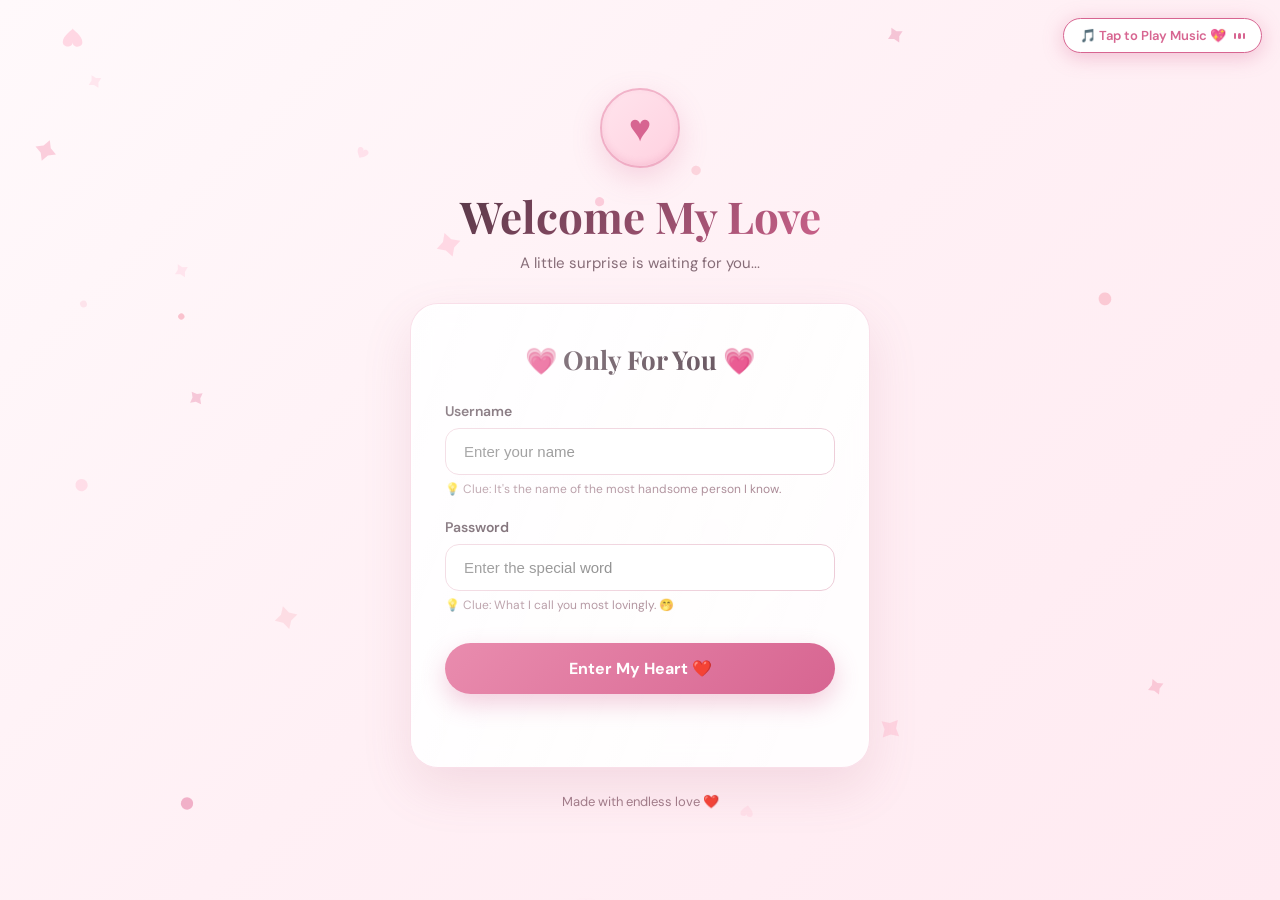
==== commit 5ba31857: "Update index.html" ====
--- a/index.html
+++ b/index.html
@@ -17,6 +17,25 @@
         <span>♥</span>
         <span>♡</span>
     </div>
+
+    <script>
+const music = document.getElementById("bgMusic");
+const musicBtn = document.getElementById("musicBtn");
+
+async function toggleMusic() {
+    try {
+        if (music.paused) {
+            await music.play();
+            musicBtn.innerHTML = "⏸ Pause Music";
+        } else {
+            music.pause();
+            musicBtn.innerHTML = "🎵 Play Music";
+        }
+    } catch (error) {
+        console.error("Music playback error:", error);
+    }
+}
+</script>
 
     <main class="login-container">
 
@@ -76,7 +95,7 @@
 
     </main>
 
-    <script src="js/script.js"></script>
+    <script src="script.js"></script>
 
 </body>
 </html>
